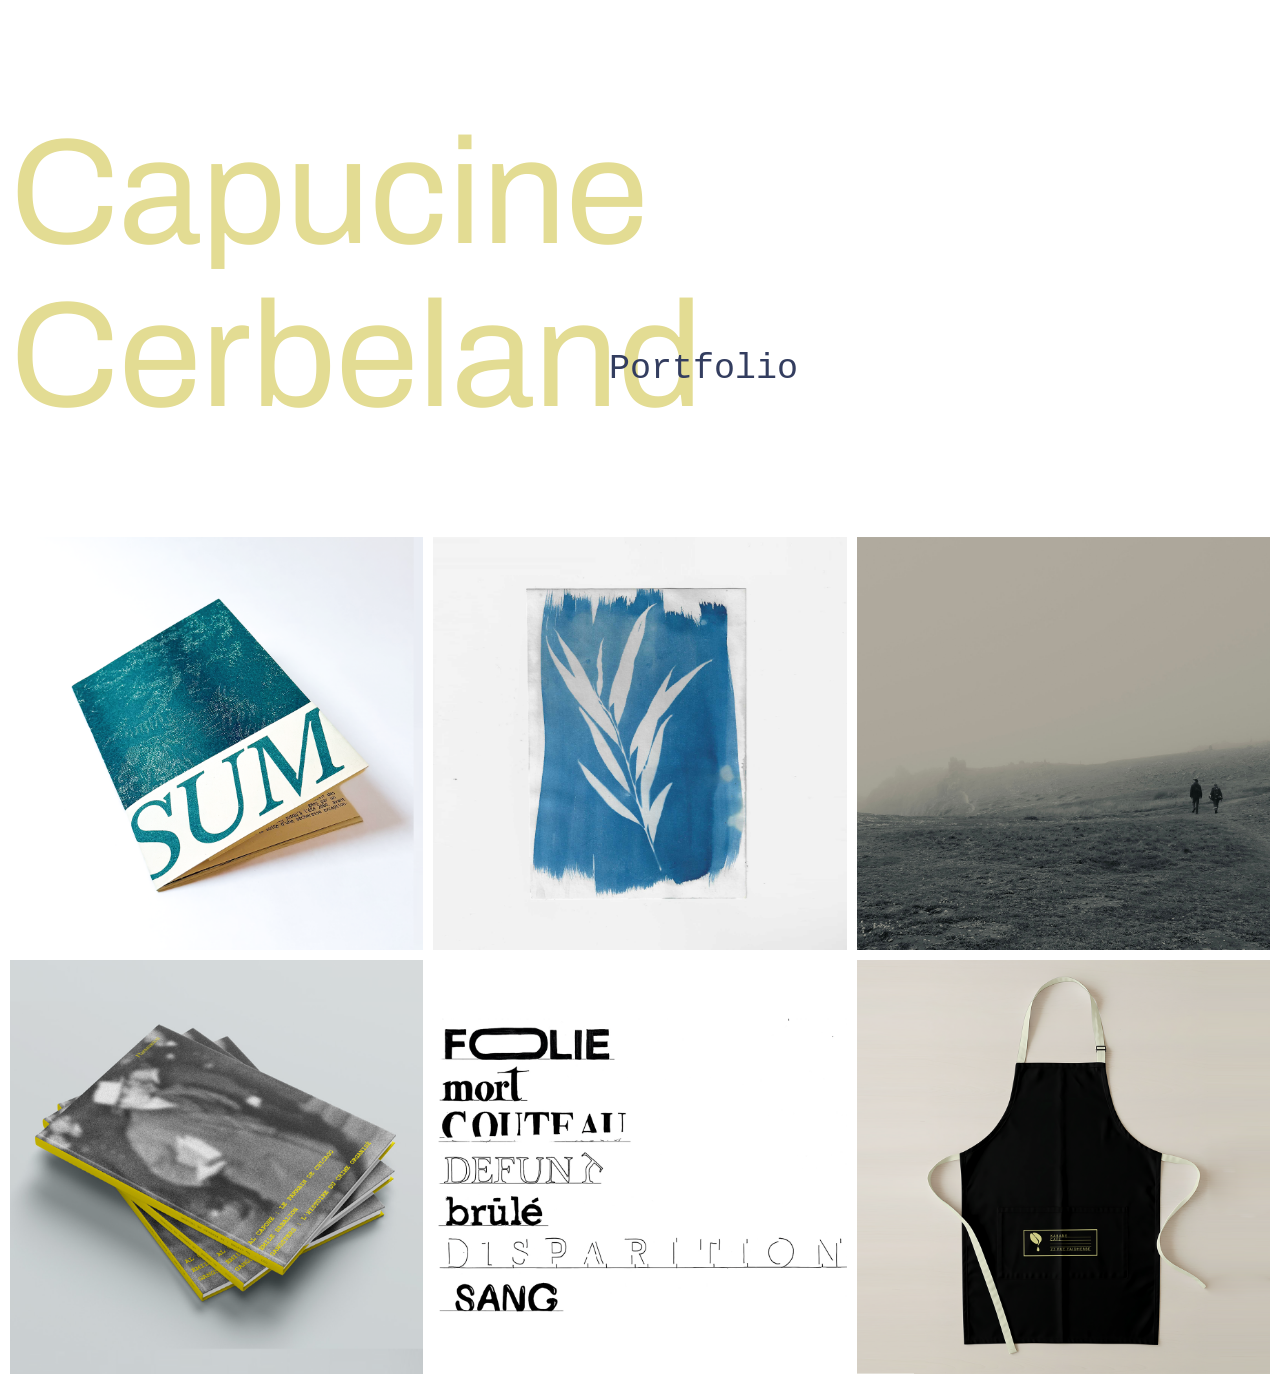
==== index.html @ 90e66cae "after titre" ====
<!DOCTYPE html>
<html lang="fr">

<head>
    <meta charset="UTF-8">
    <meta name="viewport" content="width=device-width, initial-scale=1.0">
    <title>Portfolio</title>
    <link rel="stylesheet" href="style.css">
</head>

<body>
    <header>
        <h1>Capucine <span class="cerbeland">Cerbeland</span></h1>
    </header>

    <main>
        <div class="grid">
             <a href="Amisum.html">
                <img src="images/Images-portfolio/amisum.png" alt="Amisum">
            </a>
            
            <a href="Cyanotype.html">
                <img src="images/Images-portfolio/cyanotype.png" alt="Cyanotype">
            </a>

            <a href="Photographie.html">
                <img src="images/Images-portfolio/photo1.png" alt="Photographie">
            </a>
            
            <a href="Gangsters.html">
                <img src="images/Images-portfolio/gangster.png" alt="Gangsters">
            </a>
            
             <a href="Typographie.html">
                <img src="images/Images-portfolio/typo.png" alt="Typographie">
            </a>

            <a href="Kabane-cafe.html">
                <img src="images/Images-portfolio/tablier.png" alt="Kabane Café">
            </a>

        </div>
    </main>
</body>

</html>
---- style.css ----
body{
    background:rgb(255, 255, 255);
    color:rgb(51, 61, 95);
    max-width: 1920px;
    margin: 0 auto;
    padding: 10px;
}

p{text-align: left;
    font-family: "Cutive Mono", monospace;
    font-size: 12px;
    
    }

h1{
    font-family: "Archivo", sans-serif;
    font-size: 150px;
    color: #e3dc93;
    text-align: left;
    font-weight:400;
    display: inline-block;
}
.cerbeland{
    position: relative;
}

.cerbeland::after{
    content: "Portfolio";
    font-family: "Cutive Mono", monospace;
    font-size: 35px;
    font-weight: 20;
    color:rgb(51, 61, 95);
    position: absolute;
    top: 75px;
    right: -95px;

}

h2{
    font-family: "Cutive Mono", monospace;
    font-weight: lighter;
    font-size:  30px;
}


@font-face {
    font-family:"Archivo" ;
    src: url(Fonts/Archivo/Archivo-VariableFont_wdth\,wght.ttf);
}

@font-face {
    font-family:"Cutive Mono";
    src: url(Fonts/Cutive_Mono/);
}

.alert{
    text-align:left;
    font-family: "Cutive Mono", monospace;
    font-size: 10px;
}

img{
    width: 100%;
    height:auto;
    display: block;
}

header {
    display: grid;
    grid-template-columns: auto auto;
    justify-content: space-between;
}

.grid{
    display: grid;
    grid-template-columns: repeat(3, 1fr);
    gap: 10px;
}
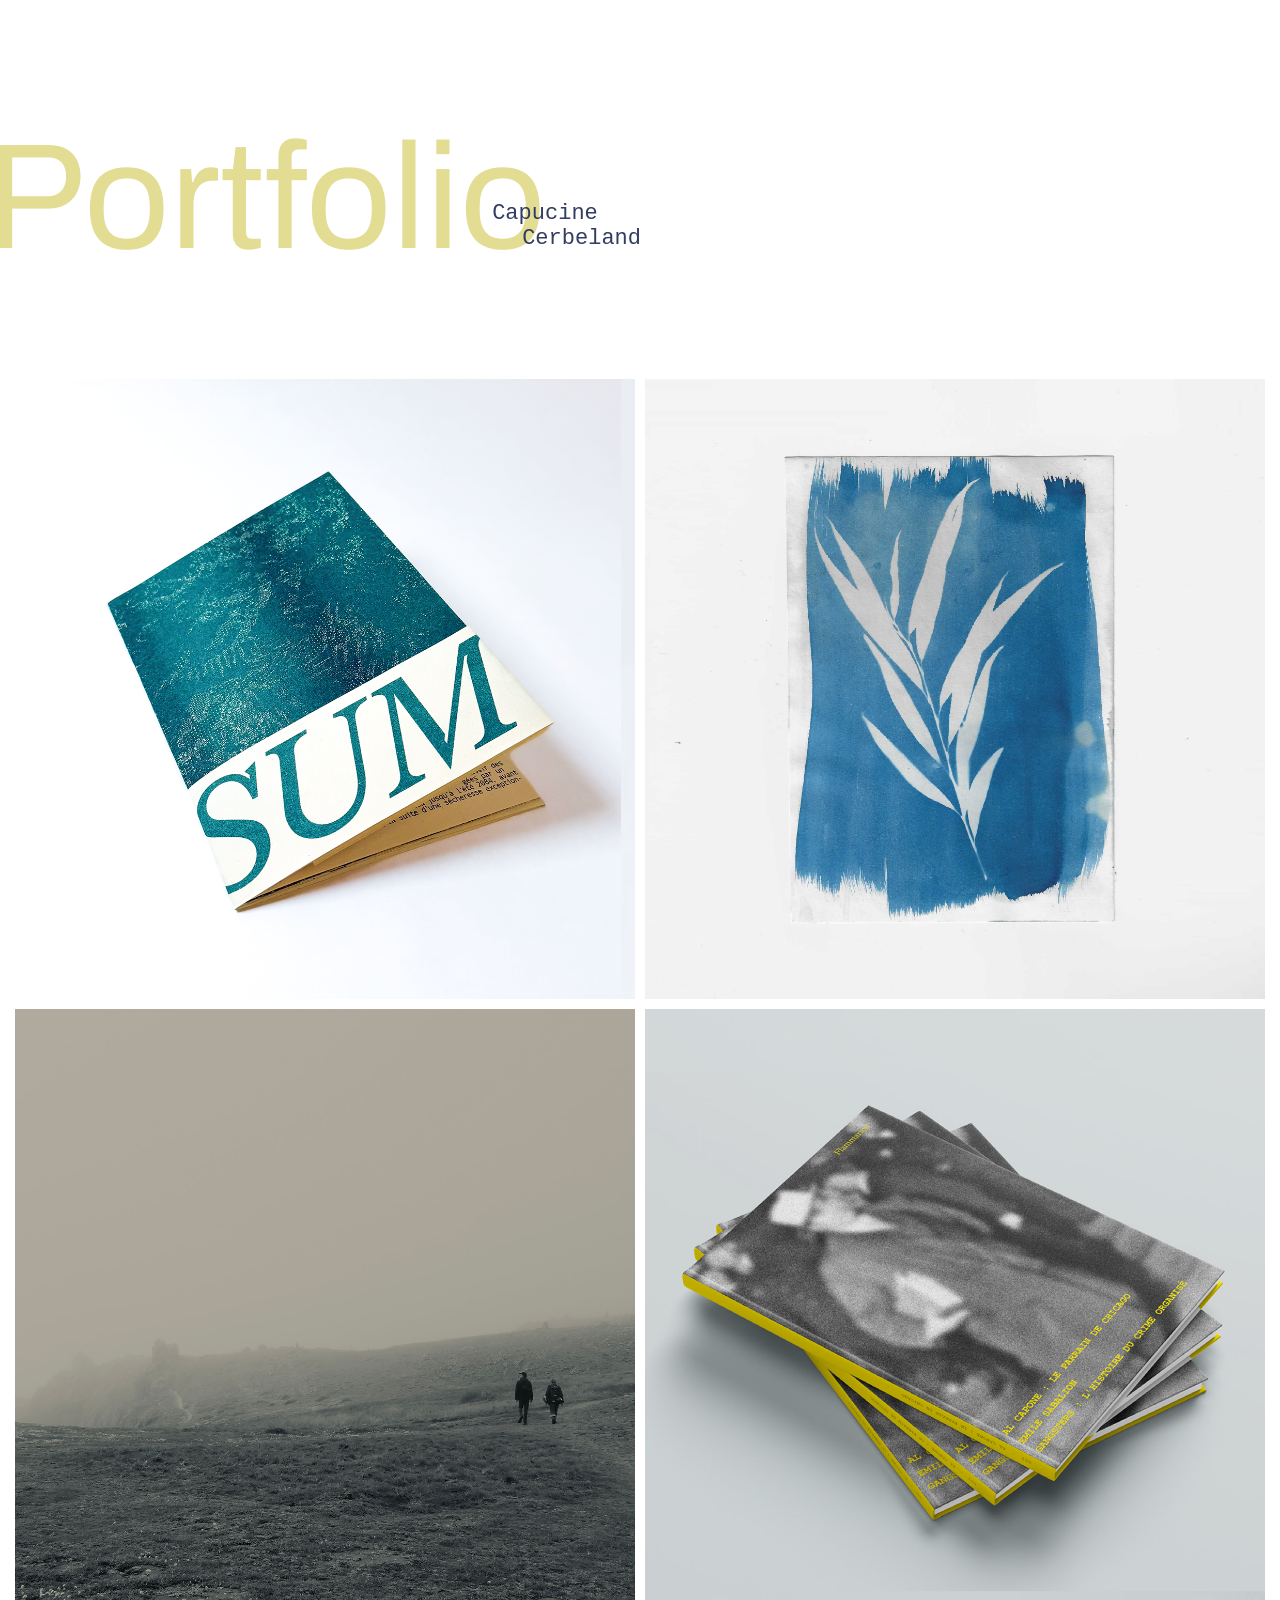
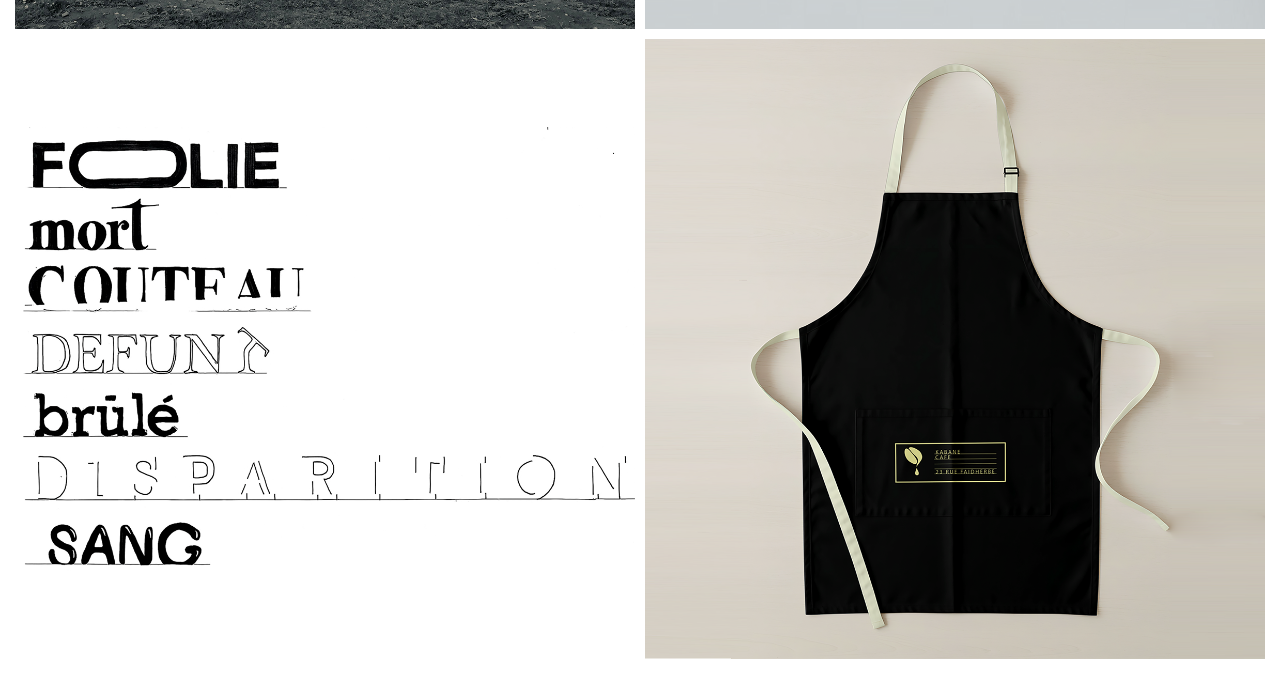
==== commit 4189c45a: "updates" ====
--- a/index.html
+++ b/index.html
@@ -10,7 +10,8 @@
 
 <body>
     <header>
-        <h1>Capucine <span class="cerbeland">Cerbeland</span></h1>
+        <h1>Portfolio
+            <span class="cerbeland"></span></h1>
     </header>
 
     <main>
--- a/style.css
+++ b/style.css
@@ -1,15 +1,14 @@
 body{
     background:rgb(255, 255, 255);
-    color:rgb(51, 61, 95);
+    color:#231f20;
     max-width: 1920px;
     margin: 0 auto;
-    padding: 10px;
+    padding: 15px;
 }
 
 p{text-align: left;
     font-family: "Cutive Mono", monospace;
     font-size: 12px;
-    
     }
 
 h1{
@@ -19,19 +18,21 @@
     text-align: left;
     font-weight:400;
     display: inline-block;
+    text-indent: -30px;
 }
 .cerbeland{
     position: relative;
+    text-indent: -30px;
 }
 
 .cerbeland::after{
-    content: "Portfolio";
+    content: "Capucine Cerbeland";
     font-family: "Cutive Mono", monospace;
-    font-size: 35px;
-    font-weight: 20;
+    font-size: 22px;
+    font-weight: 10;
     color:rgb(51, 61, 95);
     position: absolute;
-    top: 75px;
+    top: 85px;
     right: -95px;
 
 }
@@ -73,6 +74,6 @@
 
 .grid{
     display: grid;
-    grid-template-columns: repeat(3, 1fr);
+    grid-template-columns: repeat(2, 1fr);
     gap: 10px;
 }
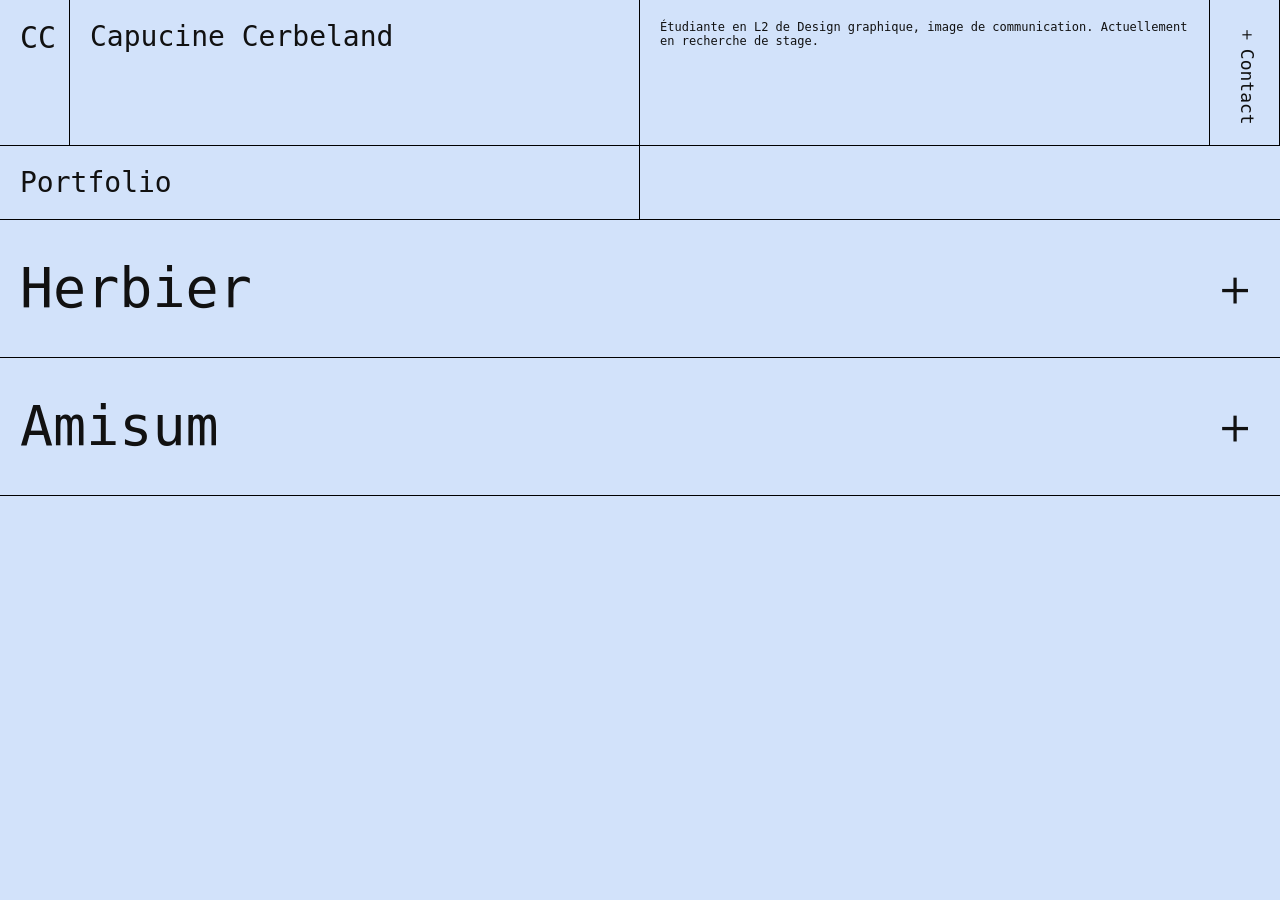
==== commit 75717e60: "2eme version" ====
--- a/index.html
+++ b/index.html
@@ -1,47 +1,89 @@
 <!DOCTYPE html>
 <html lang="fr">
-
 <head>
     <meta charset="UTF-8">
     <meta name="viewport" content="width=device-width, initial-scale=1.0">
     <title>Portfolio</title>
     <link rel="stylesheet" href="style.css">
 </head>
+<body>
 
-<body>
     <header>
-        <h1>Portfolio
-            <span class="cerbeland"></span></h1>
+        <div class="logo">CC</div>
+        <div class="header-title">Capucine Cerbeland
+        </div>
+        <div class="header-description">
+            Étudiante en L2 de Design graphique, image de communication. Actuellement en recherche de stage.
+        </div>
+        <div class="menu">＋ Contact</div>
     </header>
 
     <main>
-        <div class="grid">
-             <a href="Amisum.html">
-                <img src="images/Images-portfolio/amisum.png" alt="Amisum">
-            </a>
-            
-            <a href="Cyanotype.html">
-                <img src="images/Images-portfolio/cyanotype.png" alt="Cyanotype">
-            </a>
 
-            <a href="Photographie.html">
-                <img src="images/Images-portfolio/photo1.png" alt="Photographie">
-            </a>
-            
-            <a href="Gangsters.html">
-                <img src="images/Images-portfolio/gangster.png" alt="Gangsters">
-            </a>
-            
-             <a href="Typographie.html">
-                <img src="images/Images-portfolio/typo.png" alt="Typographie">
-            </a>
+        <section class="section">
+            <h2>Portfolio</h2>
+            <p class="description">
+            </p>
+        </section>
 
-            <a href="Kabane-cafe.html">
-                <img src="images/Images-portfolio/tablier.png" alt="Kabane Café">
-            </a>
+        <section class="initiative">
+            <div class="initiative-title" onclick="toggleSection(this)">
+                <span>Herbier</span>
+                <span class="plus">＋</span>
+            </div>
 
-        </div>
+            <div class="content">
+                <p>
+                    - Projet personnel - <br>
+                    2025
+                </p>
+                <p>
+                    Texte explicatif du projet
+                </p>
+                <img src="image.jpg" alt="Photo">
+            </div>
+        </section>
+
+        <section class="initiative">
+            <div class="initiative-title" onclick="toggleSection(this)">
+                <span>Amisum</span>
+                <span class="plus">＋</span>
+            </div>
+
+            <div class="content">
+                <div class="content-grid">
+                    <div>
+                        <p>
+                           - Projet de classe -  <br>
+                           2026
+                        </p>
+
+                        <p>
+                          Texte explicatif du projet
+                        </p>
+                         <img src="image.jpg" alt="photo">
+                    </div>
+                    </div>
+                </div>
+            </div>
+        </section>
+
     </main>
+
+    <script>
+        function toggleSection(element) {
+            const content = element.nextElementSibling;
+            const symbol = element.querySelector(".plus");
+
+            content.classList.toggle("open");
+
+            if (content.classList.contains("open")) {
+                symbol.textContent = "×";
+            } else {
+                symbol.textContent = "＋";
+            }
+        }
+    </script>
+
 </body>
-
 </html>
--- a/style.css
+++ b/style.css
@@ -1,79 +1,145 @@
-body{
-    background:rgb(255, 255, 255);
-    color:#231f20;
-    max-width: 1920px;
-    margin: 0 auto;
-    padding: 15px;
+* {
+    margin: 0;
+    padding: 0;
+    box-sizing: border-box;
 }
 
-p{text-align: left;
-    font-family: "Cutive Mono", monospace;
-    font-size: 12px;
-    }
-
-h1{
-    font-family: "Archivo", sans-serif;
-    font-size: 150px;
-    color: #e3dc93;
-    text-align: left;
-    font-weight:400;
-    display: inline-block;
-    text-indent: -30px;
-}
-.cerbeland{
-    position: relative;
-    text-indent: -30px;
-}
-
-.cerbeland::after{
-    content: "Capucine Cerbeland";
-    font-family: "Cutive Mono", monospace;
-    font-size: 22px;
-    font-weight: 10;
-    color:rgb(51, 61, 95);
-    position: absolute;
-    top: 85px;
-    right: -95px;
-
-}
-
-h2{
-    font-family: "Cutive Mono", monospace;
-    font-weight: lighter;
-    font-size:  30px;
-}
-
-
-@font-face {
-    font-family:"Archivo" ;
-    src: url(Fonts/Archivo/Archivo-VariableFont_wdth\,wght.ttf);
-}
-
-@font-face {
-    font-family:"Cutive Mono";
-    src: url(Fonts/Cutive_Mono/);
-}
-
-.alert{
-    text-align:left;
-    font-family: "Cutive Mono", monospace;
-    font-size: 10px;
-}
-
-img{
-    width: 100%;
-    height:auto;
-    display: block;
+body {
+    background-color: #d2e2fa;
+    color: #111;
+    font-family: "Cutive_Mono", monospace;
+    font-size: smaller;
 }
 
 header {
     display: grid;
-    grid-template-columns: auto auto;
-    justify-content: space-between;
+    grid-template-columns: 70px 1fr 1fr 70px;
+    border-bottom: 1px solid black;
+    min-height: 70px;
 }
 
-.grid{
+.logo, .header-title, .header-description, .menu {
+    padding: 20px;
+    border-right: 1px solid black;
+}
+
+.logo {
+    font-size: 30px;
+    text-align: center;
+}
+
+.header-title {
+    font-size: 28px;
+}
+
+.header-description {
+    font-family: monospace;
+    font-size: 12px;
+}
+
+.menu {
+    writing-mode: vertical-rl;
+    text-align: center;
+    font-size: 18px;
+}
+
+.section {
     display: grid;
-    grid-template-columns: repeat(2, 1fr);
-    gap: 10px;
+    grid-template-columns: 1fr 1fr;
+    border-bottom: 1px solid black;
+}
+
+.section h2 {
+    padding: 20px;
+    font-size: 28px;
+    font-weight: normal;
+    border-right: 1px solid black;
+}
+
+.description {
+    padding: 20px;
+    font-family: monospace;
+    font-size: 12px;
+}
+
+.initiative {
+    border-bottom: 1px solid black;
+}
+
+.initiative-title {
+    display: flex;
+    justify-content: space-between;
+    align-items: center;
+    padding: 35px 20px;
+    cursor: pointer;
+    font-size: 55px;
+}
+
+.plus {
+    font-size: 50px;
+}
+
+.content {
+    display: none;
+    padding: 20px;
+}
+
+.content.open {
+    display: block;
+}
+
+.content-grid {
+    display: grid;
+    grid-template-columns: 1fr 1fr;
+    gap: 50px;
+}
+
+.content p {
+    font-family: monospace;
+    font-size: 16px;
+    line-height: 1.4;
+    margin-bottom: 25px;
+}
+
+.content a {
+    color: black;
+}
+
+.content img {
+    width: 80%;
+    margin-top: 40px;
+}
+
+.speakers {
+    font-family: monospace;
+}
+
+.speakers small {
+    font-size: 12px;
+}
+
+@media (max-width: 700px) {
+    header {
+        grid-template-columns: 50px 1fr 50px;
+    }
+
+    .header-description {
+        display: none;
+    }
+
+    .initiative-title {
+        font-size: 35px;
+    }
+
+    .content-grid {
+        grid-template-columns: 1fr;
+    }
+
+    .section {
+        grid-template-columns: 1fr;
+    }
+
+    .content img {
+        width: 100%;
+    }
 }
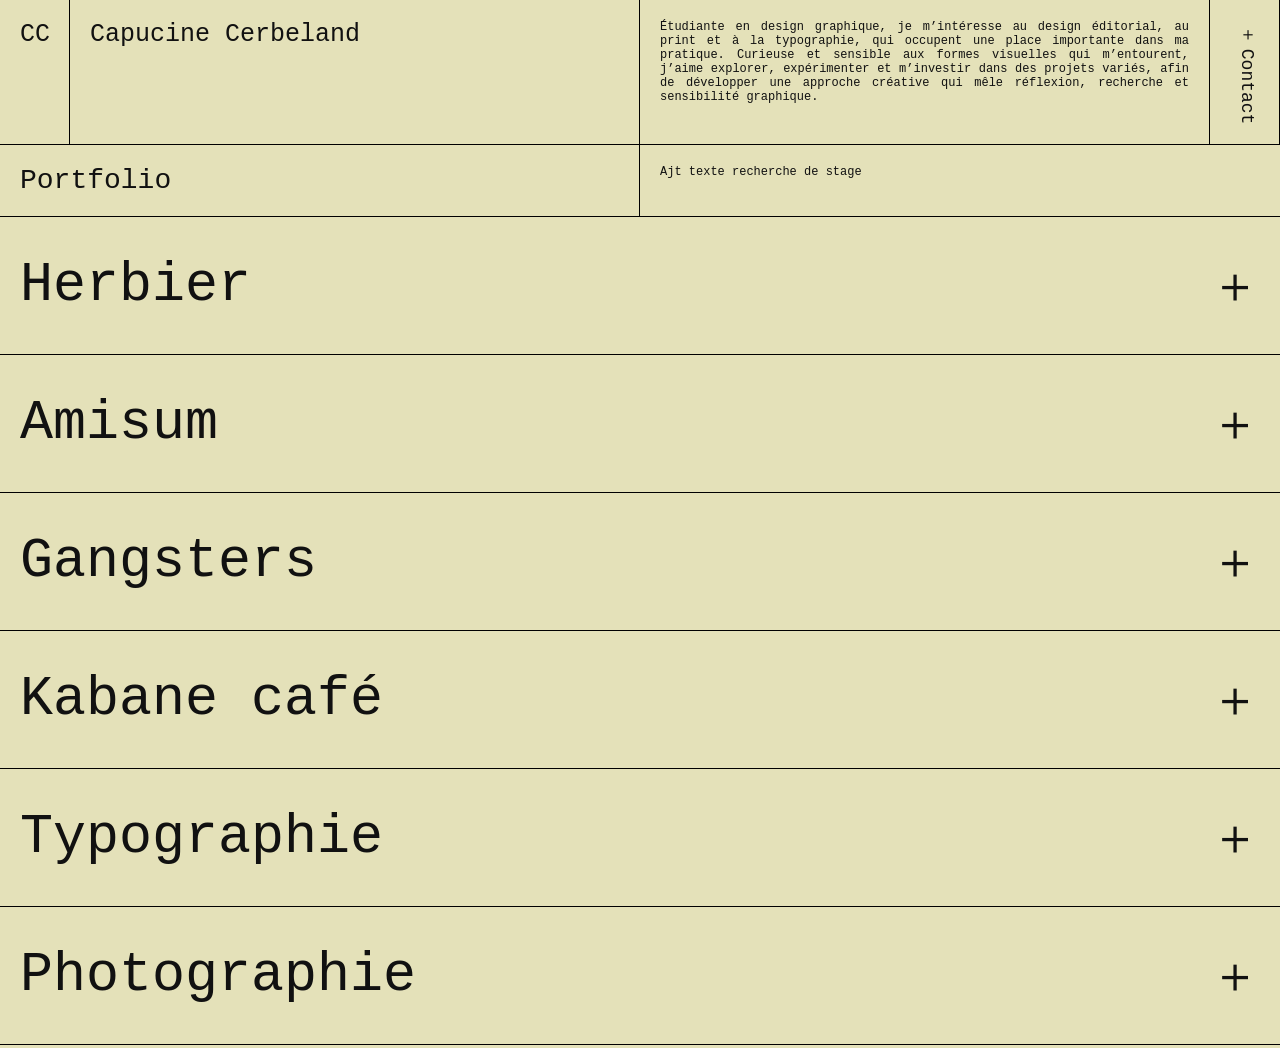
==== commit 3130b22b: "v2" ====
--- a/index.html
+++ b/index.html
@@ -12,8 +12,10 @@
         <div class="logo">CC</div>
         <div class="header-title">Capucine Cerbeland
         </div>
-        <div class="header-description">
-            Étudiante en L2 de Design graphique, image de communication. Actuellement en recherche de stage.
+        <div class="header-description"> 
+        Étudiante en design graphique, je m’intéresse au design éditorial, au print et à la typographie, qui occupent une place importante dans ma pratique. 
+Curieuse et sensible aux formes visuelles qui m’entourent, j’aime explorer, expérimenter et m’investir dans des projets variés, afin de développer une approche créative qui mêle réflexion, recherche et sensibilité graphique.
+ 
         </div>
         <div class="menu">＋ Contact</div>
     </header>
@@ -22,7 +24,7 @@
 
         <section class="section">
             <h2>Portfolio</h2>
-            <p class="description">
+            <p class="description">  Ajt texte recherche de stage
             </p>
         </section>
 
@@ -40,7 +42,7 @@
                 <p>
                     Texte explicatif du projet
                 </p>
-                <img src="image.jpg" alt="Photo">
+                <img src="images/Images-portfolio/cyanotype.png" alt="Photo">
             </div>
         </section>
 
@@ -61,7 +63,99 @@
                         <p>
                           Texte explicatif du projet
                         </p>
-                         <img src="image.jpg" alt="photo">
+                         <img src="images/Images-portfolio/amisum.png" alt="photo">
+                    </div>
+                    </div>
+                </div>
+            </div>
+        </section>
+         <section class="initiative">
+            <div class="initiative-title" onclick="toggleSection(this)">
+                <span>Gangsters</span>
+                <span class="plus">＋</span>
+            </div>
+
+            <div class="content">
+                <div class="content-grid">
+                    <div>
+                        <p>
+                           - Projet de classe -  <br>
+                           2026
+                        </p>
+
+                        <p>
+                          Texte explicatif du projet
+                        </p>
+                         <img src="images/Images-portfolio/amisum.png" alt="photo">
+                    </div>
+                    </div>
+                </div>
+            </div>
+        </section>
+        <section class="initiative">
+            <div class="initiative-title" onclick="toggleSection(this)">
+                <span>Kabane café</span>
+                <span class="plus">＋</span>
+            </div>
+
+            <div class="content">
+                <div class="content-grid">
+                    <div>
+                        <p>
+                           - Projet de classe -  <br>
+                           2026
+                        </p>
+
+                        <p>
+                          Texte explicatif du projet
+                        </p>
+                         <img src="images/Images-portfolio/amisum.png" alt="photo">
+                    </div>
+                    </div>
+                </div>
+            </div>
+        </section>
+        <section class="initiative">
+            <div class="initiative-title" onclick="toggleSection(this)">
+                <span>Typographie</span>
+                <span class="plus">＋</span>
+            </div>
+
+            <div class="content">
+                <div class="content-grid">
+                    <div>
+                        <p>
+                           - Projet de classe -  <br>
+                           2026
+                        </p>
+
+                        <p>
+                          Texte explicatif du projet
+                        </p>
+                         <img src="images/Images-portfolio/amisum.png" alt="photo">
+                    </div>
+                    </div>
+                </div>
+            </div>
+        </section>
+        <section class="initiative">
+            <div class="initiative-title" onclick="toggleSection(this)">
+                <span>Photographie</span>
+                <span class="plus">＋</span>
+            </div>
+
+            <div class="content">
+                <div class="content-grid">
+                    <div>
+                        <p>
+                           - Projet de classe -  <br>
+                           2026
+                        </p>
+
+                        <p>
+                          Texte explicatif du projet
+                        </p>
+                         <img src="images/Images-portfolio/amisum.png" alt="photo">
                     </div>
                     </div>
                 </div>
--- a/style.css
+++ b/style.css
@@ -5,7 +5,7 @@
 }
 
 body {
-    background-color: #d2e2fa;
+    background-color: #e4e1b9;
     color: #111;
     font-family: "Cutive_Mono", monospace;
     font-size: smaller;
@@ -21,15 +21,16 @@
 .logo, .header-title, .header-description, .menu {
     padding: 20px;
     border-right: 1px solid black;
+   text-align: justify;
 }
 
 .logo {
-    font-size: 30px;
+    font-size: 25px;
     text-align: center;
 }
 
 .header-title {
-    font-size: 28px;
+    font-size: 25px;
 }
 
 .header-description {
@@ -118,6 +119,17 @@
     font-size: 12px;
 }
 
+.info {
+  background-color: white;
+  color: black;
+  padding: 20px;
+  transition: 0.2s;
+}
+
+.info:hover {
+  filter: invert(1);
+}
+
 @media (max-width: 700px) {
     header {
         grid-template-columns: 50px 1fr 50px;
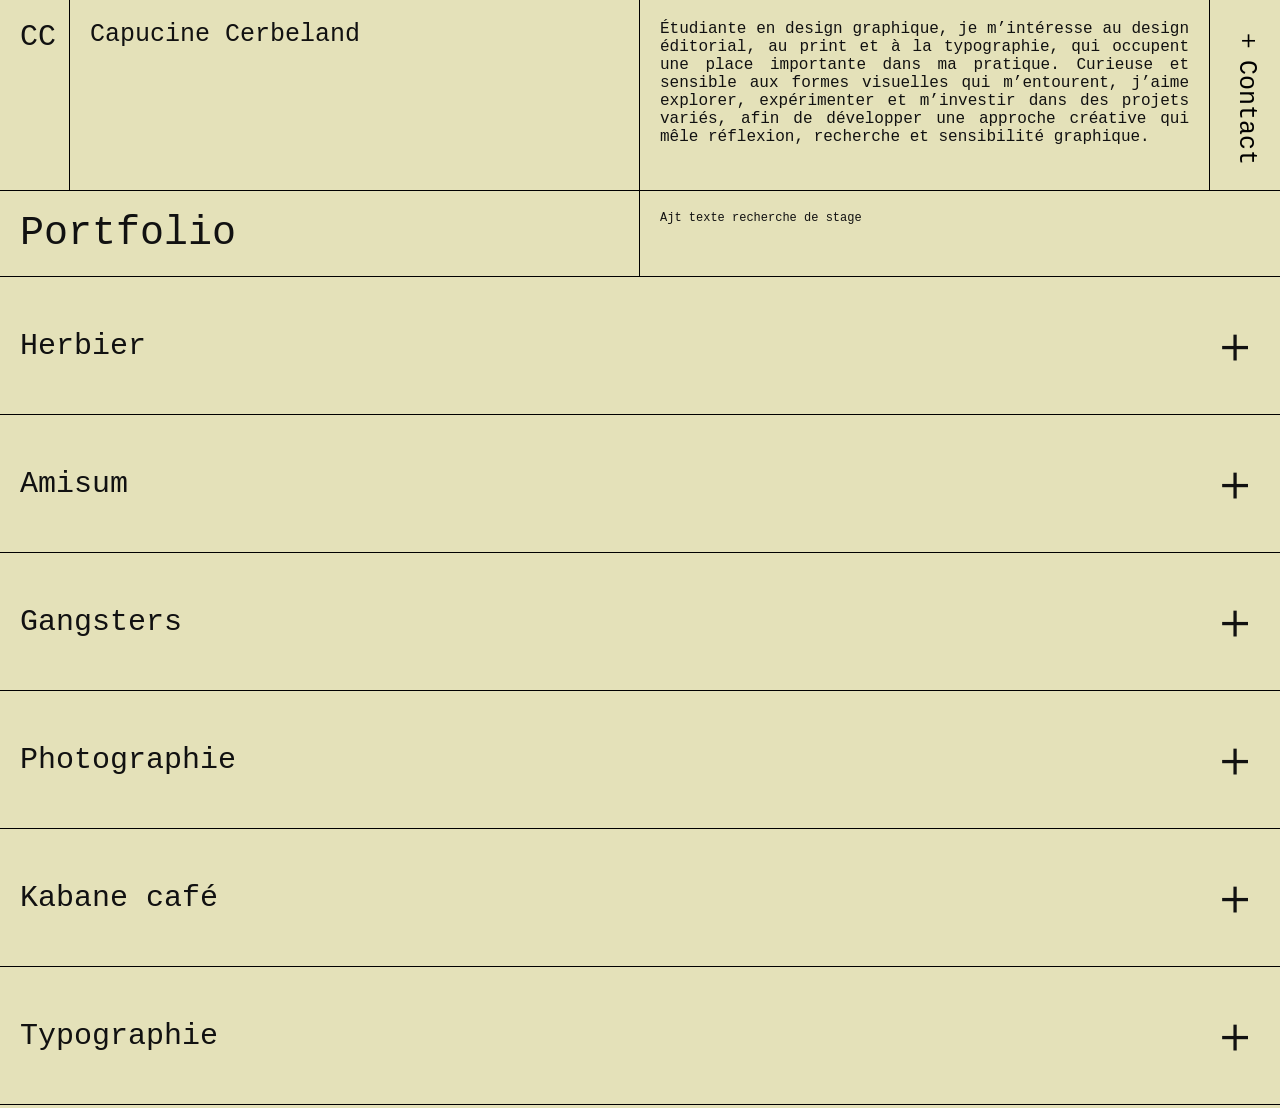
==== commit d3d9c4ba: "contact" ====
--- a/index.html
+++ b/index.html
@@ -1,30 +1,35 @@
 <!DOCTYPE html>
 <html lang="fr">
+
 <head>
     <meta charset="UTF-8">
     <meta name="viewport" content="width=device-width, initial-scale=1.0">
     <title>Portfolio</title>
     <link rel="stylesheet" href="style.css">
 </head>
+
 <body>
 
     <header>
         <div class="logo">CC</div>
         <div class="header-title">Capucine Cerbeland
         </div>
-        <div class="header-description"> 
-        Étudiante en design graphique, je m’intéresse au design éditorial, au print et à la typographie, qui occupent une place importante dans ma pratique. 
-Curieuse et sensible aux formes visuelles qui m’entourent, j’aime explorer, expérimenter et m’investir dans des projets variés, afin de développer une approche créative qui mêle réflexion, recherche et sensibilité graphique.
- 
+        <div class="header-description">
+            Étudiante en design graphique, je m’intéresse au design éditorial, au print et à la typographie, qui
+            occupent une place importante dans ma pratique.
+            Curieuse et sensible aux formes visuelles qui m’entourent, j’aime explorer, expérimenter et m’investir dans
+            des projets variés, afin de développer une approche créative qui mêle réflexion, recherche et sensibilité
+            graphique.
+
         </div>
-        <div class="menu">＋ Contact</div>
+        <div>  <a href="contact.html" class="menu">＋ Contact</a></div>
     </header>
 
     <main>
 
         <section class="section">
             <h2>Portfolio</h2>
-            <p class="description">  Ajt texte recherche de stage
+            <p class="description"> Ajt texte recherche de stage
             </p>
         </section>
 
@@ -36,13 +41,13 @@
 
             <div class="content">
                 <p>
-                    - Projet personnel - <br>
+                    - Projet personnel -
+                    <br>
                     2025
                 </p>
-                <p>
-                    Texte explicatif du projet
-                </p>
-                <img src="images/Images-portfolio/cyanotype.png" alt="Photo">
+                <a href="herbier.html">
+                <img src="images/Images-portfolio/cyanotype.png" alt="Herbier">
+                </a>
             </div>
         </section>
 
@@ -56,20 +61,19 @@
                 <div class="content-grid">
                     <div>
                         <p>
-                           - Projet de classe -  <br>
-                           2026
+                            - Projet de classe - <br>
+                            2026
                         </p>
+                        <a href="Amisum.html">
+                            <img src="images/Images-portfolio/amisum.png" alt="Amisum">
+                        </a>
 
-                        <p>
-                          Texte explicatif du projet
-                        </p>
-                         <img src="images/Images-portfolio/amisum.png" alt="photo">
-                    </div>
                     </div>
                 </div>
             </div>
         </section>
-         <section class="initiative">
+
+        <section class="initiative">
             <div class="initiative-title" onclick="toggleSection(this)">
                 <span>Gangsters</span>
                 <span class="plus">＋</span>
@@ -79,19 +83,40 @@
                 <div class="content-grid">
                     <div>
                         <p>
-                           - Projet de classe -  <br>
-                           2026
+                            - Projet de classe - <br>
+                            2026
                         </p>
-
-                        <p>
-                          Texte explicatif du projet
-                        </p>
-                         <img src="images/Images-portfolio/amisum.png" alt="photo">
-                    </div>
+                        <a href="Gangsters.html">
+                            <img src="images/Images-portfolio/amisum.png" alt="Gangsters">
+                        </a>
                     </div>
                 </div>
             </div>
+            </div>
         </section>
+
+        <section class="initiative">
+            <div class="initiative-title" onclick="toggleSection(this)">
+                <span>Photographie</span>
+                <span class="plus">＋</span>
+            </div>
+
+            <div class="content">
+                <div class="content-grid">
+                    <div>
+                        <p>
+                            - Projet de classe - <br>
+                            2026
+                        </p>
+                        <a href="Photographie.html">
+                            <img src="images/Images-portfolio/amisum.png" alt="Photographie">
+                        </a>
+                    </div>
+                </div>
+            </div>
+            </div>
+        </section>
+
         <section class="initiative">
             <div class="initiative-title" onclick="toggleSection(this)">
                 <span>Kabane café</span>
@@ -102,19 +127,18 @@
                 <div class="content-grid">
                     <div>
                         <p>
-                           - Projet de classe -  <br>
-                           2026
+                            - Projet de classe - <br>
+                            2026
                         </p>
-
-                        <p>
-                          Texte explicatif du projet
-                        </p>
-                         <img src="images/Images-portfolio/amisum.png" alt="photo">
-                    </div>
+                        <a href="Kabane-cafe.html">
+                            <img src="images/Images-portfolio/amisum.png" alt="Kabane-cafe">
+                        </a>
                     </div>
                 </div>
             </div>
+            </div>
         </section>
+
         <section class="initiative">
             <div class="initiative-title" onclick="toggleSection(this)">
                 <span>Typographie</span>
@@ -125,43 +149,18 @@
                 <div class="content-grid">
                     <div>
                         <p>
-                           - Projet de classe -  <br>
-                           2026
+                            - Projet de classe - <br>
+                            2026
                         </p>
-
-                        <p>
-                          Texte explicatif du projet
-                        </p>
-                         <img src="images/Images-portfolio/amisum.png" alt="photo">
-                    </div>
+                        <a href="Typographie.html">
+                            <img src="images/Images-portfolio/amisum.png" alt="Typographie">
+                        </a>
                     </div>
                 </div>
             </div>
-        </section>
-        <section class="initiative">
-            <div class="initiative-title" onclick="toggleSection(this)">
-                <span>Photographie</span>
-                <span class="plus">＋</span>
-            </div>
-
-            <div class="content">
-                <div class="content-grid">
-                    <div>
-                        <p>
-                           - Projet de classe -  <br>
-                           2026
-                        </p>
-
-                        <p>
-                          Texte explicatif du projet
-                        </p>
-                         <img src="images/Images-portfolio/amisum.png" alt="photo">
-                    </div>
-                    </div>
-                </div>
             </div>
         </section>
-
+        
     </main>
 
     <script>
@@ -180,4 +179,5 @@
     </script>
 
 </body>
+
 </html>
--- a/style.css
+++ b/style.css
@@ -8,24 +8,24 @@
     background-color: #e4e1b9;
     color: #111;
     font-family: "Cutive_Mono", monospace;
-    font-size: smaller;
+    font-size: 16px;
 }
 
 header {
     display: grid;
     grid-template-columns: 70px 1fr 1fr 70px;
     border-bottom: 1px solid black;
-    min-height: 70px;
+    min-height: 100px;
 }
 
 .logo, .header-title, .header-description, .menu {
     padding: 20px;
     border-right: 1px solid black;
-   text-align: justify;
+    text-align: justify;
 }
 
 .logo {
-    font-size: 25px;
+    font-size: 30px;
     text-align: center;
 }
 
@@ -35,14 +35,26 @@
 
 .header-description {
     font-family: monospace;
-    font-size: 12px;
+    font-size: 16px;
 }
 
 .menu {
     writing-mode: vertical-rl;
     text-align: center;
-    font-size: 18px;
+    font-size: 25px;
+    text-decoration: none;
+    color: black;
+    
 }
+
+.img {
+    display: block;
+    width: 300px;
+    height: 300px;
+    
+}
+
+
 
 .section {
     display: grid;
@@ -52,7 +64,7 @@
 
 .section h2 {
     padding: 20px;
-    font-size: 28px;
+    font-size: 40px;
     font-weight: normal;
     border-right: 1px solid black;
 }
@@ -65,6 +77,13 @@
 
 .initiative {
     border-bottom: 1px solid black;
+    transition: 20ms;
+}
+
+.initiative :hover{
+    color: #e4e1b9;
+    background-color: black;
+
 }
 
 .initiative-title {
@@ -73,7 +92,7 @@
     align-items: center;
     padding: 35px 20px;
     cursor: pointer;
-    font-size: 55px;
+    font-size: 30px;
 }
 
 .plus {
@@ -119,17 +138,6 @@
     font-size: 12px;
 }
 
-.info {
-  background-color: white;
-  color: black;
-  padding: 20px;
-  transition: 0.2s;
-}
-
-.info:hover {
-  filter: invert(1);
-}
-
 @media (max-width: 700px) {
     header {
         grid-template-columns: 50px 1fr 50px;
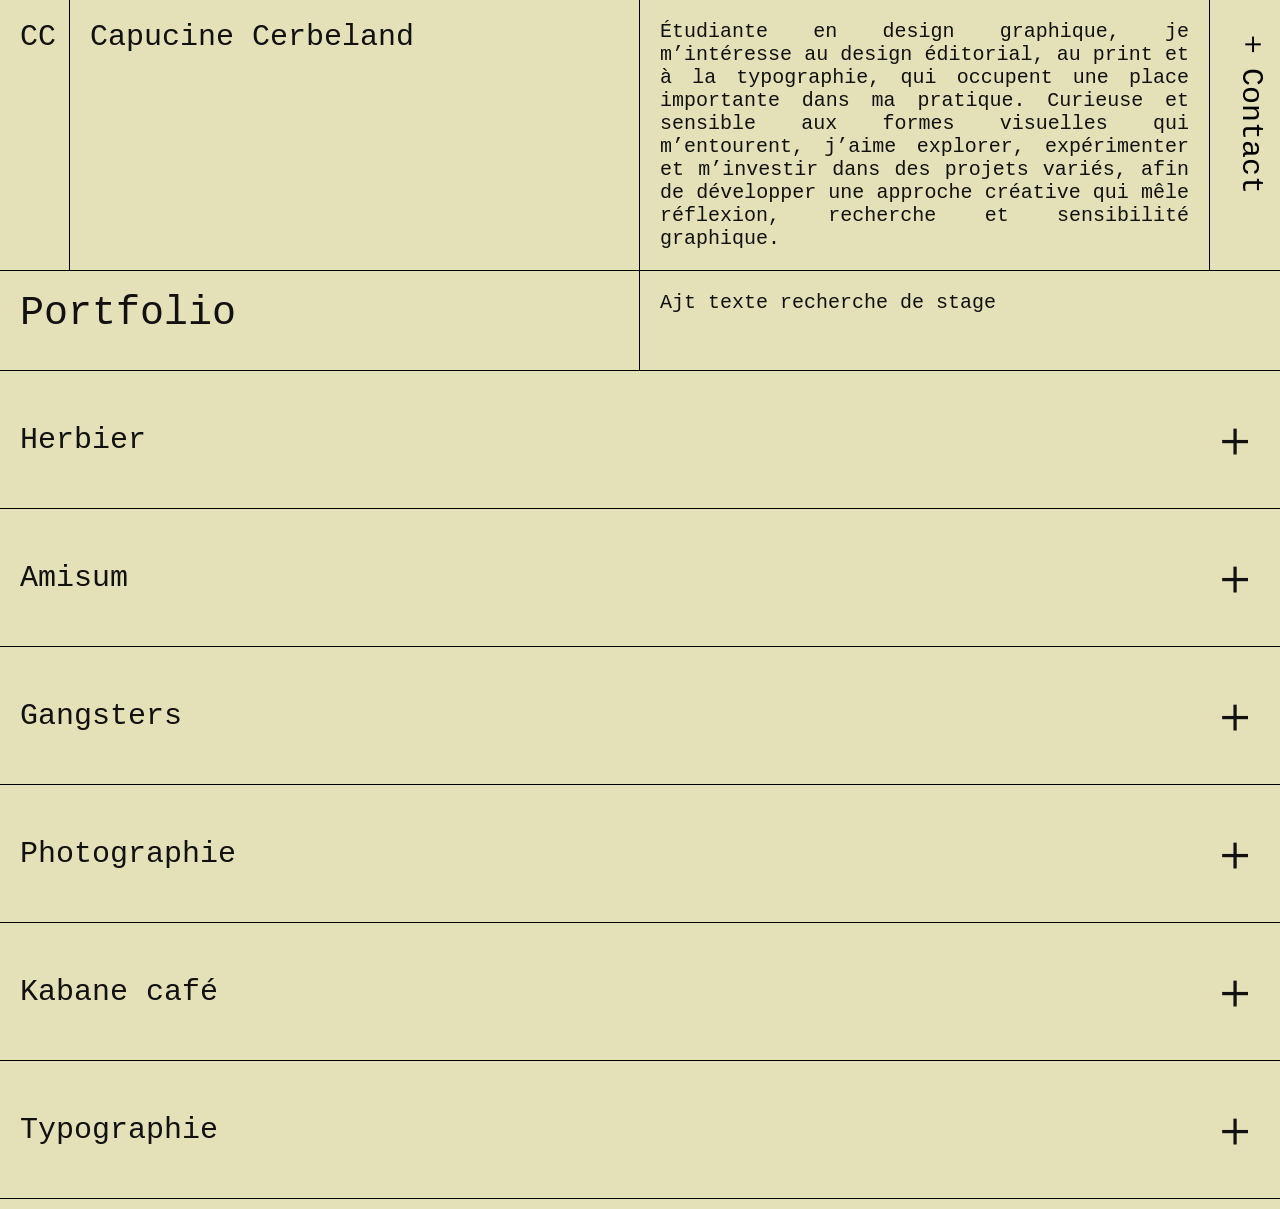
==== commit fda40084: "24.11" ====
--- a/index.html
+++ b/index.html
@@ -22,7 +22,7 @@
             graphique.
 
         </div>
-        <div>  <a href="contact.html" class="menu">＋ Contact</a></div>
+        <div> <a href="contact.html" class="menu">＋ Contact</a></div>
     </header>
 
     <main>
@@ -40,14 +40,17 @@
             </div>
 
             <div class="content">
-                <p>
-                    - Projet personnel -
-                    <br>
-                    2025
-                </p>
-                <a href="herbier.html">
-                <img src="images/Images-portfolio/cyanotype.png" alt="Herbier">
-                </a>
+                <div class="content-grid">
+                    <div>
+                        <p>
+                            Projet personnel - 2024
+                        </p>
+                        <a href="herbier.html">
+                            <img src="images/Images-portfolio/cyanotype.png" alt="Amisum">
+                        </a>
+
+                    </div>
+                </div>
             </div>
         </section>
 
@@ -61,8 +64,7 @@
                 <div class="content-grid">
                     <div>
                         <p>
-                            - Projet de classe - <br>
-                            2026
+                            Workshop - 2026
                         </p>
                         <a href="Amisum.html">
                             <img src="images/Images-portfolio/amisum.png" alt="Amisum">
@@ -83,11 +85,10 @@
                 <div class="content-grid">
                     <div>
                         <p>
-                            - Projet de classe - <br>
-                            2026
+                            Projet scolaire - 2026
                         </p>
                         <a href="Gangsters.html">
-                            <img src="images/Images-portfolio/amisum.png" alt="Gangsters">
+                            <img src="images/Images-portfolio/gangster.png" alt="Gangsters">
                         </a>
                     </div>
                 </div>
@@ -105,11 +106,10 @@
                 <div class="content-grid">
                     <div>
                         <p>
-                            - Projet de classe - <br>
-                            2026
+                            Projet personnel - 2026
                         </p>
                         <a href="Photographie.html">
-                            <img src="images/Images-portfolio/amisum.png" alt="Photographie">
+                            <img src="images/Images-portfolio/photo2.png" alt="Photographie">
                         </a>
                     </div>
                 </div>
@@ -127,11 +127,10 @@
                 <div class="content-grid">
                     <div>
                         <p>
-                            - Projet de classe - <br>
-                            2026
+                           Projet scolaire - 2026
                         </p>
                         <a href="Kabane-cafe.html">
-                            <img src="images/Images-portfolio/amisum.png" alt="Kabane-cafe">
+                            <img src="images/Images-portfolio/tablier.png" alt="Kabane-cafe">
                         </a>
                     </div>
                 </div>
@@ -149,18 +148,17 @@
                 <div class="content-grid">
                     <div>
                         <p>
-                            - Projet de classe - <br>
-                            2026
+                          Projet scolaire - 2026
                         </p>
                         <a href="Typographie.html">
-                            <img src="images/Images-portfolio/amisum.png" alt="Typographie">
+                            <img src="images/Images-portfolio/typo.png" alt="Typographie">
                         </a>
                     </div>
                 </div>
             </div>
             </div>
         </section>
-        
+
     </main>
 
     <script>
--- a/style.css
+++ b/style.css
@@ -15,7 +15,13 @@
     display: grid;
     grid-template-columns: 70px 1fr 1fr 70px;
     border-bottom: 1px solid black;
-    min-height: 100px;
+    min-height: 150px;
+}
+
+.projet {
+    grid-template-columns: 70px 1fr 1fr 70px;
+    border-bottom: 1px solid black;
+
 }
 
 .logo, .header-title, .header-description, .menu {
@@ -30,18 +36,18 @@
 }
 
 .header-title {
-    font-size: 25px;
+    font-size: 30px;
 }
 
 .header-description {
     font-family: monospace;
-    font-size: 16px;
+    font-size: 20px;
 }
 
 .menu {
     writing-mode: vertical-rl;
     text-align: center;
-    font-size: 25px;
+    font-size: 30px;
     text-decoration: none;
     color: black;
     
@@ -60,6 +66,7 @@
     display: grid;
     grid-template-columns: 1fr 1fr;
     border-bottom: 1px solid black;
+    min-height: 100px;
 }
 
 .section h2 {
@@ -72,12 +79,13 @@
 .description {
     padding: 20px;
     font-family: monospace;
-    font-size: 12px;
+    font-size: 20px;
 }
 
 .initiative {
     border-bottom: 1px solid black;
     transition: 20ms;
+    min-height: 50px;
 }
 
 .initiative :hover{
@@ -138,7 +146,103 @@
     font-size: 12px;
 }
 
+/* PAGE PROJET HERBIER */
+
+.projet {
+    display: grid;
+    grid-template-columns: 1fr 1fr;
+    border-bottom: 1px solid black;
+    align-items: stretch;
+}
+
+/* COLONNE TEXTE */
+
+.projet-infos {
+    padding: 20px;
+    border-right: 1px solid black;
+    display: flex;
+    flex-direction: column;
+}
+
+.projet-numero {
+    font-family: monospace;
+    font-size: 14px;
+    margin-bottom: 80px;
+}
+
+.projet-infos h1 {
+    font-size: 70px;
+    font-weight: normal;
+    margin-bottom: 40px;
+}
+
+.projet-description {
+    font-family: monospace;
+    font-size: 18px;
+    line-height: 1.5;
+    max-width: 500px;
+}
+
+.projet-description p {
+    margin-bottom: 25px;
+}
+
+.projet-details {
+    margin-top: auto;
+    padding-top: 80px;
+    font-family: monospace;
+    font-size: 14px;
+    line-height: 1.8;
+}
+
+/* COLONNE IMAGES */
+
+.projet-images {
+    padding: 20px;
+    display: flex;
+    flex-direction: column;
+    gap: 30px;
+}
+
+.projet-images img {
+    display: block;
+    width: 100%;
+    height: auto;
+    object-fit: cover;
+}
+
+/* VERSION MOBILE */
+
 @media (max-width: 700px) {
+
+    .projet {
+        grid-template-columns: 1fr;
+    }
+
+    .projet-infos {
+        border-right: none;
+        border-bottom: 1px solid black;
+    }
+
+    .projet-numero {
+        margin-bottom: 40px;
+    }
+
+    .projet-infos h1 {
+        font-size: 50px;
+    }
+
+    .projet-images {
+        padding: 15px;
+    }
+
+}
+
+
+/*@media (max-width: 700px) {
+
+
+
     header {
         grid-template-columns: 50px 1fr 50px;
     }
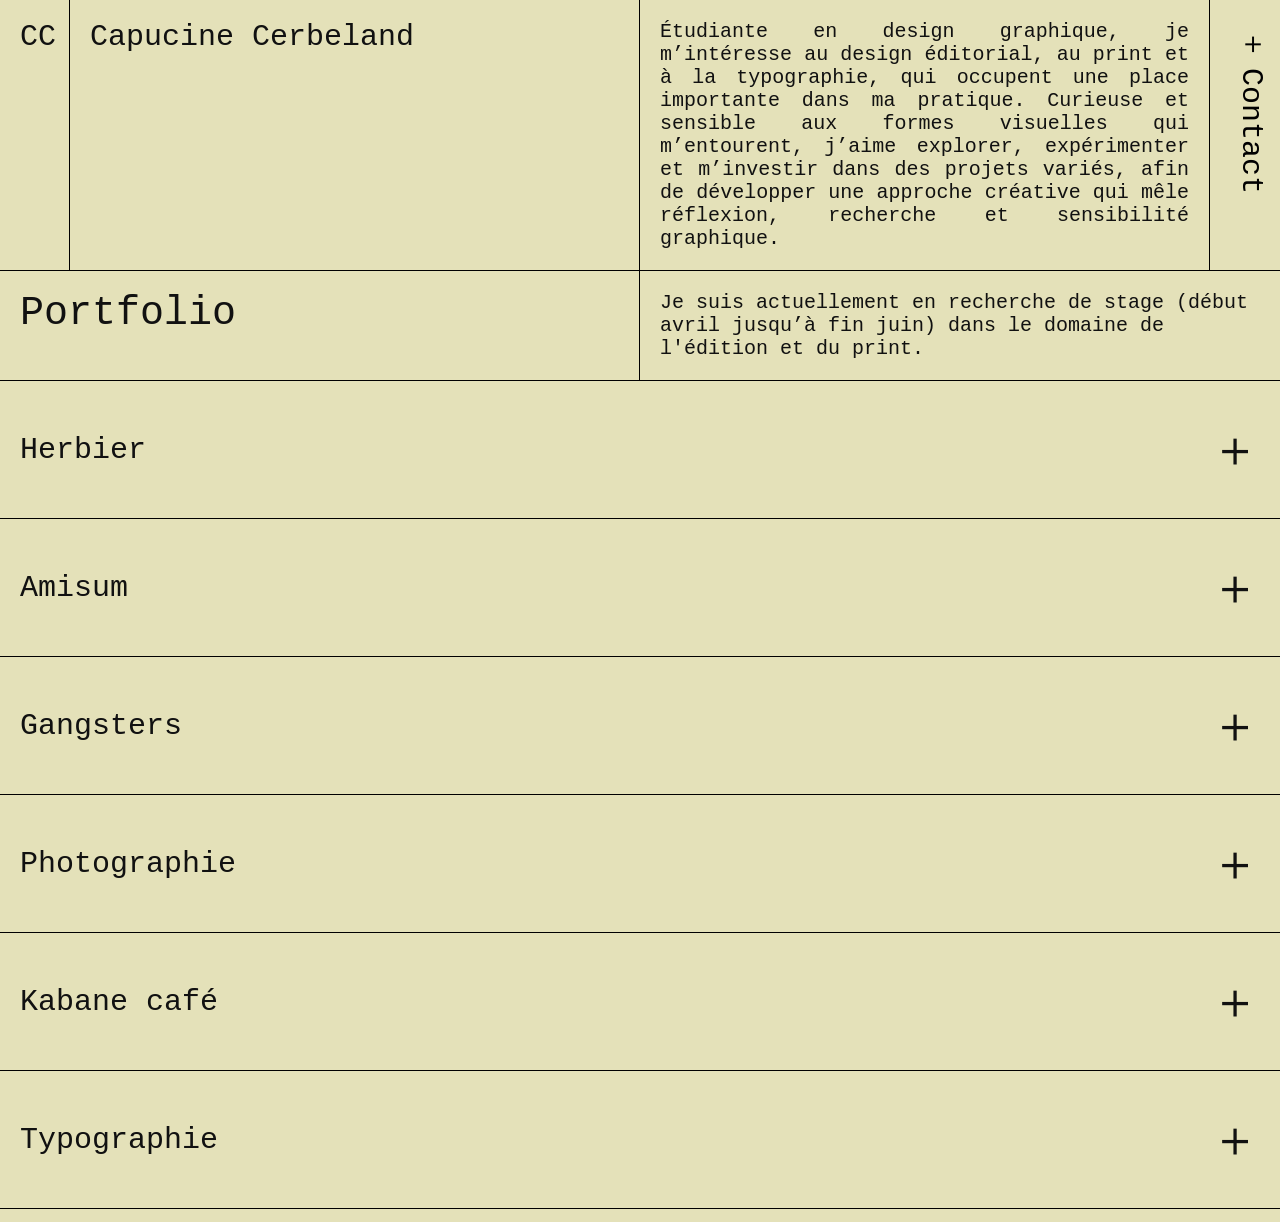
==== commit 2aa64879: "24.11" ====
--- a/index.html
+++ b/index.html
@@ -6,12 +6,23 @@
     <meta name="viewport" content="width=device-width, initial-scale=1.0">
     <title>Portfolio</title>
     <link rel="stylesheet" href="style.css">
+
+
+    <link rel="icon" type="image/png" href="favicon/favicon-96x96.png" sizes="96x96" />
+    <link rel="icon" type="image/svg+xml" href="favicon/favicon.svg" />
+    <link rel="shortcut icon" href="/favicon.ico" />
+    <link rel="apple-touch-icon" sizes="180x180" href="/apple-touch-icon.png" />
+    <link rel="manifest" href="/site.webmanifest" />
+
 </head>
 
 <body>
 
     <header>
-        <div class="logo">CC</div>
+        <div class="logo">
+            <a href="index.html">CC</a>
+        </div>
+
         <div class="header-title">Capucine Cerbeland
         </div>
         <div class="header-description">
@@ -29,7 +40,8 @@
 
         <section class="section">
             <h2>Portfolio</h2>
-            <p class="description"> Ajt texte recherche de stage
+            <p class="description"> Je suis actuellement en recherche de stage (début avril jusqu’à fin juin) dans 
+                le domaine de l'édition et du print. 
             </p>
         </section>
 
@@ -127,7 +139,7 @@
                 <div class="content-grid">
                     <div>
                         <p>
-                           Projet scolaire - 2026
+                            Projet scolaire - 2026
                         </p>
                         <a href="Kabane-cafe.html">
                             <img src="images/Images-portfolio/tablier.png" alt="Kabane-cafe">
@@ -148,7 +160,7 @@
                 <div class="content-grid">
                     <div>
                         <p>
-                          Projet scolaire - 2026
+                            Projet scolaire - 2026
                         </p>
                         <a href="Typographie.html">
                             <img src="images/Images-portfolio/typo.png" alt="Typographie">
--- a/style.css
+++ b/style.css
@@ -33,6 +33,11 @@
 .logo {
     font-size: 30px;
     text-align: center;
+}
+
+.logo a {
+    text-decoration: none;
+    color: currentColor;
 }
 
 .header-title {
@@ -166,7 +171,7 @@
 
 .projet-numero {
     font-family: monospace;
-    font-size: 14px;
+    font-size: 30px;
     margin-bottom: 80px;
 }
 
